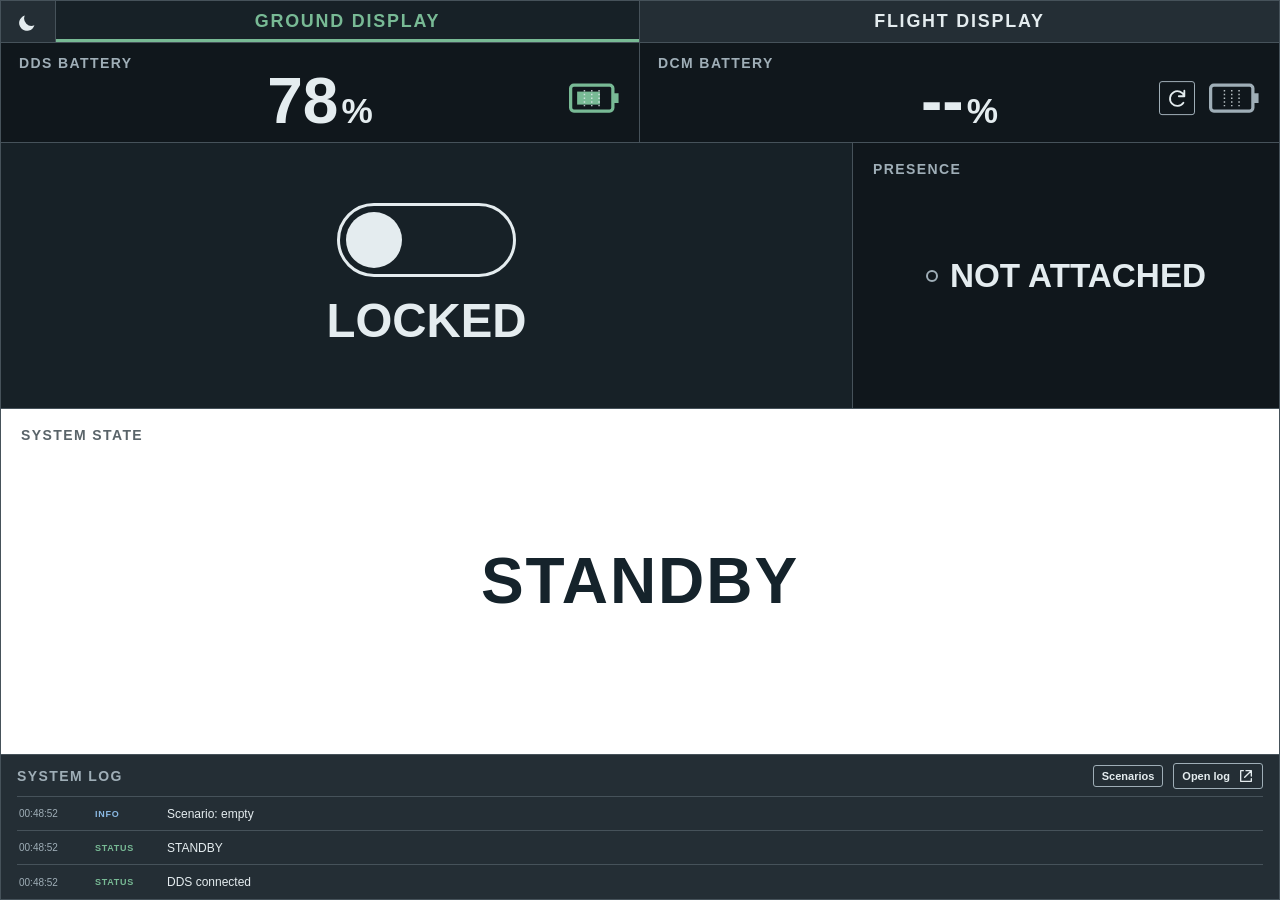
==== firmware/DDS/layout_preview/index.html @ fd04965f "updated the website, also has a preview of the website to be tested without the heltec (Remove later" ====
<!doctype html>
<html lang="en">
<head>
  <meta charset="utf-8">
  <meta name="viewport" content="width=device-width, initial-scale=1">
  <title>MAPDS Layout Preview</title>
  <link rel="stylesheet" href="styles.css">
  <script src="simulator.js" defer></script>
  <script src="preview.js" defer></script>
</head>
<body>
<svg class="sprite" aria-hidden="true">
  <symbol id="i-battery" viewBox="0 0 32 20"><rect x="1" y="2" width="26" height="16" rx="2" fill="none" stroke="currentColor" stroke-width="2"/><path d="M29 7v6" stroke="currentColor" stroke-width="3"/></symbol>
  <symbol id="i-refresh" viewBox="0 0 24 24"><path d="M20 10a8 8 0 1 0-1 7M20 4v6h-6" fill="none" stroke="currentColor" stroke-width="2" stroke-linecap="round" stroke-linejoin="round"/></symbol>
  <symbol id="i-open" viewBox="0 0 24 24"><path d="M8 4H4v16h16v-4M12 4h8v8M20 4 10 14" fill="none" stroke="currentColor" stroke-width="2" stroke-linecap="round" stroke-linejoin="round"/></symbol>
  <symbol id="i-close" viewBox="0 0 24 24"><path d="m6 6 12 12M18 6 6 18" fill="none" stroke="currentColor" stroke-width="2" stroke-linecap="round"/></symbol>
  <symbol id="i-eye" viewBox="0 0 24 24"><path d="M2.5 12s3.5-6 9.5-6 9.5 6 9.5 6-3.5 6-9.5 6-9.5-6-9.5-6Z" fill="none" stroke="currentColor" stroke-width="2"/><circle cx="12" cy="12" r="2.5"/></symbol>
  <symbol id="i-moon" viewBox="0 0 24 24"><path d="M19 15.5A8 8 0 0 1 8.5 5 8.5 8.5 0 1 0 19 15.5Z"/></symbol>
</svg>
<div class="cockpit">
  <header class="topbar">
    <button id="nvgButton" class="nvg-button" type="button" aria-pressed="false" aria-label="Toggle night vision" title="Night vision"><svg class="icon"><use id="visionIcon" href="#i-moon"/></svg></button>
    <nav class="tabs" role="tablist" aria-label="Display view">
      <button id="groundTab" role="tab" aria-selected="true" aria-controls="groundView" tabindex="0" type="button">Ground Display</button>
      <button id="flightTab" role="tab" aria-selected="false" aria-controls="flightView" tabindex="-1" type="button">Flight Display</button>
    </nav>
  </header>

  <section class="battery-row" aria-label="Battery indicators">
    <div class="battery-cell"><span class="eyebrow battery-title">DDS BATTERY</span><strong id="ddsBattery" class="battery-percent">--<span>%</span></strong><svg class="battery-graphic" aria-hidden="true" viewBox="0 0 32 20"><use href="#i-battery"/><rect id="ddsFill" x="5" y="6" width="0" height="8"/><path class="battery-dividers" d="M9.5 5v10M14 5v10M18.5 5v10"/></svg></div>
    <div class="battery-cell"><span class="eyebrow battery-title">DCM BATTERY</span><strong id="dcmBattery" class="battery-percent">--<span>%</span></strong><button id="refreshButton" class="framed-button refresh-button" type="button" aria-label="Refresh DCM battery" title="Refresh DCM battery"><svg class="icon"><use href="#i-refresh"/></svg></button><svg class="battery-graphic" aria-hidden="true" viewBox="0 0 32 20"><use href="#i-battery"/><rect id="dcmFill" x="5" y="6" width="0" height="8"/><path class="battery-dividers" d="M9.5 5v10M14 5v10M18.5 5v10"/></svg></div>
  </section>

  <main class="display-area">
    <section id="groundView" class="ground-grid" role="tabpanel" aria-labelledby="groundTab">
      <button id="lockSwitch" disabled class="cell control-cell ground-lock" type="button" role="switch" aria-checked="false" aria-label="Unlock DDS"><span class="toggle-track" aria-hidden="true"><span class="toggle-handle"></span></span><strong id="lockText" class="control-label">NOT AVAILABLE</strong></button>
      <div id="presenceCell" class="cell presence-cell" data-attached="false"><span class="eyebrow">PRESENCE</span><div class="presence-reading" aria-live="polite"><span id="attachmentDot" class="indicator-dot"></span><strong id="attachmentText">NOT AVAILABLE</strong></div></div>
      <div class="cell state-cell ground-state" data-state="OFFLINE"><span class="eyebrow">SYSTEM STATE</span><strong class="state-name" data-state-name>OFFLINE</strong><span class="arm-countdown" data-arm-countdown hidden></span></div>
    </section>

    <section id="flightView" class="flight-grid" role="tabpanel" aria-labelledby="flightTab" hidden>
      <button id="armSwitch" disabled class="cell control-cell flight-arm" type="button" role="switch" aria-checked="false" aria-label="ARM input"><span class="toggle-track" aria-hidden="true"><span class="toggle-handle"></span></span><strong id="armText" class="control-label">ARM</strong></button>
      <button id="deploySwitch" disabled class="cell control-cell flight-deploy" type="button" role="switch" aria-checked="false" aria-label="DEPLOY input"><span class="toggle-track" aria-hidden="true"><span class="toggle-handle"></span></span><strong id="deployText" class="control-label">DEPLOY</strong></button>
      <div class="cell state-cell flight-state" data-state="OFFLINE"><span class="eyebrow">SYSTEM STATE</span><strong class="state-name" data-state-name>OFFLINE</strong><span class="arm-countdown" data-arm-countdown hidden></span><div class="state-actions"><button id="endSleepButton" class="framed-button" type="button" disabled>END / SLEEP</button><button id="ackButton" class="framed-button" type="button" hidden>ACKNOWLEDGE FAILURE</button></div></div>
      <div class="cell gps-cell"><div class="cell-heading"><span class="eyebrow">GPS</span><button id="telemetryButton" class="framed-button" type="button">Telemetry<svg class="icon"><use href="#i-open"/></svg></button></div><div class="gps-grid"><div><span>Latitude</span><strong id="latitudeValue">NOT AVAILABLE</strong></div><div><span>Longitude</span><strong id="longitudeValue">NOT AVAILABLE</strong></div><div><span>Altitude</span><strong id="altitudeValue">NOT AVAILABLE</strong></div><div><span>Last GPS update</span><strong id="gpsAge" title="Age of the last received telemetry with valid GPS; the receiver fix timestamp is not in the packet.">NOT AVAILABLE</strong></div></div></div>
    </section>
  </main>

  <footer class="log-panel"><div class="log-heading"><span class="eyebrow">SYSTEM LOG</span><button id="scenarioButton" class="framed-button" type="button">Scenarios</button><button id="historyButton" class="framed-button" type="button">Open log<svg class="icon"><use href="#i-open"/></svg></button></div><div id="recentLog" class="recent-log" aria-live="polite" aria-relevant="additions"></div></footer>
</div>

<dialog id="historyDialog" class="history-dialog" aria-labelledby="historyTitle"><div class="dialog-heading"><h2 id="historyTitle">Session log</h2><button class="close-button" data-close="historyDialog" type="button" aria-label="Close session log"><svg class="icon"><use href="#i-close"/></svg></button></div><div class="history-layout"><div id="historyList" class="history-list"></div><article class="message-detail"><span id="detailLevel" class="eyebrow">MESSAGE DETAILS</span><h3 id="detailTitle">Select a message</h3><time id="detailTime"></time><p id="detailBody"></p></article></div></dialog>

<dialog id="telemetryDialog" class="telemetry-dialog" aria-labelledby="telemetryTitle"><div class="dialog-heading"><h2 id="telemetryTitle">Telemetry</h2><button class="close-button" data-close="telemetryDialog" type="button" aria-label="Close telemetry"><svg class="icon"><use href="#i-close"/></svg></button></div><div class="telemetry-body"><table><tbody><tr><th>DDS battery voltage</th><td id="ddsVoltage">NOT AVAILABLE</td></tr><tr><th>DCM battery voltage</th><td id="dcmVoltage">NOT AVAILABLE</td></tr><tr><th>Power system</th><td id="pmuValue">NOT AVAILABLE</td></tr><tr><th>GPS fix</th><td id="fixValue">NOT AVAILABLE</td></tr><tr><th>Motion sensor</th><td id="imuValue">NOT AVAILABLE</td></tr><tr><th>Compass</th><td id="magHealthValue">NOT AVAILABLE</td></tr><tr><th>Environmental sensor</th><td id="bmeValue">NOT AVAILABLE</td></tr><tr><th>Temperature</th><td id="temperatureValue">NOT AVAILABLE</td></tr><tr><th>Humidity</th><td id="humidityValue">NOT AVAILABLE</td></tr><tr><th>Pressure</th><td id="pressureValue">NOT AVAILABLE</td></tr><tr><th>Acceleration X / Y / Z</th><td id="accelValue">NOT AVAILABLE</td></tr><tr><th>Angular rate X / Y / Z</th><td id="gyroValue">NOT AVAILABLE</td></tr><tr><th>Magnetic field X / Y / Z</th><td id="magValue">NOT AVAILABLE</td></tr><tr><th>Signal strength</th><td id="rssiValue">NOT AVAILABLE</td></tr><tr><th>Signal-to-noise ratio</th><td id="snrValue">NOT AVAILABLE</td></tr><tr><th>Last packet received</th><td id="packetAgeValue">NOT AVAILABLE</td></tr><tr><th>Packet number</th><td id="packetNumberValue">NOT AVAILABLE</td></tr></tbody></table></div></dialog>
<dialog id="scenarioDialog" aria-labelledby="scenarioTitle"><div class="dialog-heading"><h2 id="scenarioTitle">Preview scenarios</h2><button class="close-button" type="button" data-close="scenarioDialog" aria-label="Close scenarios">Close</button></div><div class="scenario-body"><p>Local simulation only. No Heltec connection or hardware commands.</p><div class="scenario-buttons"><button type="button" class="framed-button" data-scenario="reset">Reset preview</button><button type="button" class="framed-button" data-scenario="empty">Standby / empty</button><button type="button" class="framed-button" data-scenario="loading">Loading / unattached</button><button type="button" class="framed-button" data-scenario="attached">Loading / attached</button><button type="button" class="framed-button" data-scenario="loaded">Standby / attached</button><button type="button" class="framed-button" data-scenario="arming">Arming / 15 s wait</button><button type="button" class="framed-button" data-scenario="ready">Armed / ready</button><button type="button" class="framed-button" data-scenario="deploying">Deploying</button><button type="button" class="framed-button" data-scenario="deployError">Deploy error / recovery</button><button type="button" class="framed-button" data-scenario="recovered">Recovery succeeded</button><button type="button" class="framed-button" data-scenario="deployFailure">Deploy failure</button><button type="button" class="framed-button" data-scenario="deployed">Deployed</button><button type="button" class="framed-button" data-scenario="softwareError">Software error</button><button type="button" class="framed-button" data-scenario="missing">No DCM packets</button><button type="button" class="framed-button" data-scenario="stale">DCM updates stopped</button><button type="button" class="framed-button" data-scenario="gpsMissing">No GPS fix</button><button type="button" class="framed-button" data-scenario="lowBattery">Low batteries</button><button type="button" class="framed-button" data-scenario="batteryOnly">Battery-only reply</button><button type="button" class="framed-button" data-scenario="offline">DDS disconnected</button></div><h3>Simulation controls</h3><div class="scenario-buttons"><button type="button" class="framed-button" id="presenceTest">Toggle attachment</button><button type="button" class="framed-button" id="releaseTest">Release drone</button><button type="button" class="framed-button" id="jamTest">Deployment: normal</button><button type="button" class="framed-button" id="pauseTest">Pause simulation</button></div><p id="scenarioDescription" aria-live="polite">Standby with no drone attached.</p></div></dialog>
</body>
</html>
---- firmware/DDS/layout_preview/styles.css ----
:root {
  color-scheme: dark;
  --bg: #10171c; --surface: #172127; --bar: #242e35; --border: #46525a;
  --text: #e4ecef; --muted: #9faeb7; --green: #78ba95; --amber: #d8b66b; --red: #e2948e; --blue: #8ab8e3;
}
* { box-sizing: border-box; }
html, body { margin: 0; width: 100%; height: 100%; background: var(--bg); color: var(--text); font-family: Arial, Helvetica, sans-serif; }
button, select, table { font: inherit; }
button { color: inherit; cursor: pointer; }
button:focus-visible { outline: 3px solid var(--blue); outline-offset: -5px; }
button:disabled { cursor: default; opacity: .55; }
[hidden] { display: none !important; }
.sprite { position: absolute; width: 0; height: 0; overflow: hidden; }
.icon { width: 22px; height: 22px; fill: currentColor; flex-shrink: 0; }
.cockpit { height: 100vh; height: 100dvh; min-height: 440px; display: grid; grid-template-rows: 42px 100px minmax(0,1fr) 144px; border: 1px solid var(--border); }
.topbar { display: grid; --nvg-width: 55px; grid-template-columns: var(--nvg-width) minmax(0,1fr); background: var(--bar); border-bottom: 1px solid var(--border); }
.topbar button { border: 0; border-right: 1px solid var(--border); border-radius: 0; background: transparent; }
.nvg-button { display: flex; align-items: center; justify-content: center; }
.nvg-button[aria-pressed=true] { color: var(--green); }
.tabs { display: grid; grid-template-columns: minmax(0,calc(50% - var(--nvg-width) / 2)) minmax(0,1fr); min-width: 0; }
.tabs button { text-transform: uppercase; font-size: clamp(12px,1.4vw,18px); font-weight: 750; letter-spacing: .1em; }
.tabs button:last-child { border-right: 0; }
.tabs button[aria-selected=true] { background: var(--surface); box-shadow: inset 0 -3px var(--green); color: var(--green); }
.eyebrow { font-size: clamp(10px,1.15vw,14px); font-weight: 750; letter-spacing: .1em; color: var(--muted); text-transform: uppercase; }
.battery-row { display: grid; grid-template-columns: 1fr 1fr; border-bottom: 1px solid var(--border); }
.battery-cell { position: relative; display: flex; align-items: center; justify-content: center; padding: 16px 12px 0; border-right: 1px solid var(--border); min-width: 0; }
.battery-cell:last-child { border-right: 0; }
.battery-title { position: absolute; left: 18px; top: 12px; }
.battery-percent { font-size: clamp(38px,5vw,64px); font-weight: 700; line-height: 1; font-variant-numeric: tabular-nums; }
.battery-percent > span { font-size: .55em; margin-left: 3px; }
.battery-graphic { position: absolute; right: 18px; top: 50%; width: 52px; height: 34px; transform: translateY(-35%); color: var(--green); fill: currentColor; }
.framed-button { display: inline-flex; align-items: center; justify-content: center; gap: 8px; padding: 6px 10px; border: 1px solid var(--muted); border-radius: 3px; background: transparent; font-size: 12px; font-weight: 600; }
.framed-button .icon { width: 16px; height: 16px; }
.framed-button:hover:not(:disabled), .close-button:hover { background: var(--bar); }
.refresh-button { position: absolute; right: 84px; top: 50%; transform: translateY(-35%); width: 36px; height: 34px; padding: 6px; }
.refresh-button .icon { width: 22px; height: 22px; }
.refresh-button[data-busy=true] .icon { animation: spin .8s linear infinite; }
@keyframes spin { to { transform: rotate(360deg); } }
.display-area { min-height: 0; }
.ground-grid, .flight-grid { height: 100%; display: grid; min-height: 0; }
.ground-grid { grid-template-columns: 2fr 1fr; grid-template-rows: 1fr 1.3fr; }
.flight-grid { grid-template-columns: 1fr 1fr; grid-template-rows: 1fr 1.3fr; }
.cell { position: relative; padding: clamp(12px,2vw,28px); border: 0; border-right: 1px solid var(--border); border-bottom: 1px solid var(--border); min-width: 0; min-height: 0; overflow: auto; }
.ground-state { grid-column: 1/-1; }
.presence-cell, .flight-deploy, .gps-cell, .ground-state { border-right: 0; }
.control-cell { width: 100%; display: flex; flex-direction: column; align-items: center; justify-content: center; gap: clamp(12px,2vh,24px); background: var(--surface); color: var(--text); transition: background-color .15s; }
.control-cell:hover { outline: 2px solid var(--muted); outline-offset: -4px; }
.control-cell[aria-checked=true] { background: #cfe4ff; color: #15232b; }
.flight-arm[aria-checked=true] { background: #fff7a1; }
.flight-deploy[aria-checked=true] { background: #fe7070; }
.toggle-track { display: block; width: clamp(110px,14vw,180px); height: clamp(48px,6vw,74px); padding: 6px; border: 3px solid currentColor; border-radius: 50px; }
.toggle-handle { display: block; height: 100%; aspect-ratio: 1; border-radius: 50%; background: currentColor; }
.control-cell[aria-checked=true] .toggle-handle { margin-left: auto; }
.control-label { font-size: clamp(23px,3.7vw,48px); font-weight: 650; line-height: 1.1; }
.presence-cell { display: flex; flex-direction: column; justify-content: center; gap: 18px; transition: background-color .2s; }
.presence-cell .eyebrow { position: absolute; top: 18px; left: 20px; }
.presence-reading { display: flex; align-items: center; justify-content: center; gap: 12px; }
.presence-reading strong { font-size: clamp(17px,2.6vw,34px); font-weight: 650; }
.indicator-dot { width: 12px; height: 12px; border: 2px solid var(--muted); border-radius: 50%; flex-shrink: 0; }
.presence-cell[data-attached=true] { background: #237348; color: #fff; animation: presence-confirm .35s ease-out; }
.presence-cell[data-attached=true] .eyebrow { color: #d3eadc; }
.presence-cell[data-attached=true] .indicator-dot { background: currentColor; border-color: currentColor; }
@keyframes presence-confirm { from { filter: brightness(1.2); } to { filter: brightness(1); } }
.state-cell { display: flex; align-items: center; justify-content: center; flex-direction: column; background: var(--state-bg,#fff); color: var(--state-ink,#15232b); }
.state-cell .eyebrow { position: absolute; top: 18px; left: 20px; color: inherit; opacity: .7; }
.state-name { font-size: clamp(30px,5vw,70px); font-weight: 650; letter-spacing: .03em; line-height: 1.1; text-align: center; overflow-wrap: anywhere; }
.flight-state .state-name { font-size: clamp(24px,3.7vw,50px); }
.gps-cell { display: flex; flex-direction: column; }
.cell-heading { display: flex; align-items: center; justify-content: space-between; gap: 10px; }
.gps-grid { display: grid; grid-template-columns: 1fr 1fr; flex: 1; margin-top: 10px; }
.gps-grid > div { display: flex; flex-direction: column; justify-content: center; gap: 8px; padding: 5px 10px 5px 0; }
.gps-grid > div > span { font-size: 12px; color: var(--muted); }
.gps-grid strong { font-size: clamp(15px,2vw,26px); font-weight: 550; font-variant-numeric: tabular-nums; white-space: nowrap; }
.gps-grid small { font-size: .65em; color: var(--muted); }
.log-panel { background: var(--bar); padding: 0 16px; min-height: 0; display: grid; grid-template-rows: 42px 1fr; }
.log-heading { display: flex; align-items: center; justify-content: space-between; border-bottom: 1px solid var(--border); }
.log-heading .framed-button { padding: 4px 8px; font-size: 11px; }
.recent-log { display: grid; grid-template-rows: repeat(3,1fr); min-height: 0; }
.log-entry { display: grid; grid-template-columns: 66px 62px minmax(0,1fr); gap: 10px; align-items: center; background: transparent; border: 0; border-bottom: 1px solid var(--border); padding: 0 2px; text-align: left; font-size: 12px; min-width: 0; }
.log-entry:last-child { border-bottom: 0; }
.log-entry time { color: var(--muted); font-variant-numeric: tabular-nums; font-size: 10px; }
.log-entry .message { white-space: nowrap; overflow: hidden; text-overflow: ellipsis; }
.log-level { font-size: 9px; font-weight: 800; letter-spacing: .08em; color: var(--blue); }
.log-entry[data-level=success] .log-level { color: var(--green); }
.log-entry[data-level=warning] .log-level { color: var(--amber); }
.log-entry[data-level=fault] .log-level { color: var(--red); }
dialog { background: var(--surface); color: var(--text); border: 1px solid var(--border); border-radius: 0; padding: 0; width: min(94vw,950px); max-height: 86vh; }
dialog::backdrop { background: #000a; }
.dialog-heading { display: flex; align-items: center; justify-content: space-between; gap: 15px; padding: 14px 20px; background: var(--bar); border-bottom: 1px solid var(--border); }
.dialog-heading h2 { margin: 0; font-size: 20px; font-weight: 650; }
.close-button { display: flex; align-items: center; justify-content: center; background: transparent; border: 0; padding: 5px; }
.history-layout { display: grid; grid-template-columns: 1.1fr 1fr; height: min(55vh,480px); }
.history-list { overflow-y: auto; border-right: 1px solid var(--border); }
.history-list .log-entry { min-height: 48px; padding: 8px 12px; width: 100%; grid-template-columns: 55px 50px minmax(0,1fr); gap: 7px; }
.history-list .log-entry[aria-pressed=true] { background: var(--bar); box-shadow: inset 3px 0 var(--blue); }
.message-detail { padding: 22px; overflow-y: auto; }
.message-detail h3 { font-size: 20px; margin: 12px 0; }
.message-detail time { font-size: 11px; color: var(--muted); }
.message-detail p { font-size: 14px; line-height: 1.65; color: var(--muted); white-space: pre-wrap; }
.telemetry-body { padding: 10px 20px 20px; max-height: 65vh; overflow-y: auto; }
table { width: 100%; border-collapse: collapse; font-size: 13px; }
th, td { padding: 10px 4px; border-bottom: 1px solid var(--border); }
th { text-align: left; font-weight: 500; color: var(--muted); }
td { text-align: right; font-variant-numeric: tabular-nums; }
.good { color: var(--green); }
html[data-vision=nvg] { --bg:#050a08; --surface:#080f0c; --bar:#0b1410; --border:#263b31; --text:#9ec4b0; --muted:#88a695; --green:#70ac85; --amber:#c4a36b; --red:#c77f78; --blue:#9ec4b0; }
html[data-vision=nvg] .state-cell { background: var(--night-bg,var(--surface)); color: var(--night-ink,var(--text)); }
html[data-vision=nvg] .control-cell[aria-checked=true] { background: #14271d; color: var(--text); }
html[data-vision=nvg] .flight-arm[aria-checked=true] { background: #292719; color: var(--amber); }
html[data-vision=nvg] .flight-deploy[aria-checked=true] { background: #2a1815; color: var(--red); }
html[data-vision=nvg] .presence-cell[data-attached=true] { background: #10251b; color: var(--green); }
html[data-vision=nvg] .presence-cell[data-attached=true] .eyebrow { color: var(--green); }
@media(max-width:650px) {
  .cockpit { grid-template-rows:38px 88px minmax(0,1fr) 132px; }
  .topbar { --nvg-width:43px; }
  .battery-title { left:10px; top:10px; }
  .battery-percent { font-size:40px; }
  .battery-graphic { width:30px; height:22px; right:10px; }
  .refresh-button { right:45px; width:28px; height:28px; padding:4px; }
  .refresh-button .icon { width:18px; height:18px; }
  .battery-cell { padding-top:17px; }
  .cell { padding:12px; }
  .ground-grid { grid-template-columns:2fr 1fr; }
  .toggle-track { width:100px; height:46px; padding:5px; border-width:2px; }
  .control-label { font-size:24px; }
  .presence-cell .eyebrow, .state-cell .eyebrow { left:12px; top:12px; }
  .presence-reading { gap:6px; flex-direction:column; }
  .presence-reading strong { font-size:15px; text-align:center; }
  .state-name { font-size:34px; }
  .flight-state .state-name { font-size:24px; }
  .gps-grid strong { font-size:13px; }
  .gps-grid > div { padding-right:4px; }
  .gps-grid > div > span { font-size:10px; }
  .framed-button { font-size:10px; padding:4px 6px; gap:5px; }
  .log-panel { padding:0 10px; }
  .log-entry { gap:6px; grid-template-columns:55px 52px minmax(0,1fr); font-size:11px; }
  .history-layout { grid-template-columns:1fr; height:66vh; grid-template-rows:1fr 1fr; }
  .history-list { border-right:0; border-bottom:1px solid var(--border); }
  .message-detail { padding:14px; }
}
@media(prefers-reduced-motion:reduce) { * { transition:none!important; animation:none!important; } }

/* Quarter-charge markers remain visible across filled and empty battery areas. */
.battery-dividers { fill:none; stroke:var(--text); stroke-width:.9; stroke-dasharray:1 1.3; opacity:.8; }

/* Live status only: unknown and disconnected readings never retain a demo value. */
.battery-graphic[data-level="unknown"] { color: var(--muted); }
.battery-graphic[data-level="warning"] { color: var(--amber); }
.battery-graphic[data-level="fault"] { color: var(--red); }
.control-cell:disabled { opacity: .65; }
.state-actions { position:absolute; right:12px; bottom:12px; display:flex; gap:6px; flex-wrap:wrap; justify-content:flex-end; max-width:calc(100% - 24px); }
.state-actions .framed-button { color:inherit; border-color:currentColor; font-size:10px; }
.gps-grid strong { font-size:clamp(12px,1.8vw,25px); }
.telemetry-body td[data-level="fault"] { color:var(--red); }
.telemetry-body td[data-level="good"] { color:var(--green); }
@media(max-width:650px) { .gps-grid strong { font-size:12px; } }

/* Preview controls only. */
.log-heading { gap:10px; }
.log-heading > .eyebrow { margin-right:auto; }
.scenario-body { padding:16px 20px; }
.scenario-body p { color:var(--muted); line-height:1.5; }
.scenario-buttons { display:flex; flex-wrap:wrap; gap:8px; }
.scenario-buttons button { min-height:38px; }
.scenario-buttons button[aria-pressed=true] { border-color:var(--green); color:var(--green); }

.arm-countdown { margin-top:12px; font-size:clamp(12px,1.5vw,20px); text-align:center; line-height:1.4; }
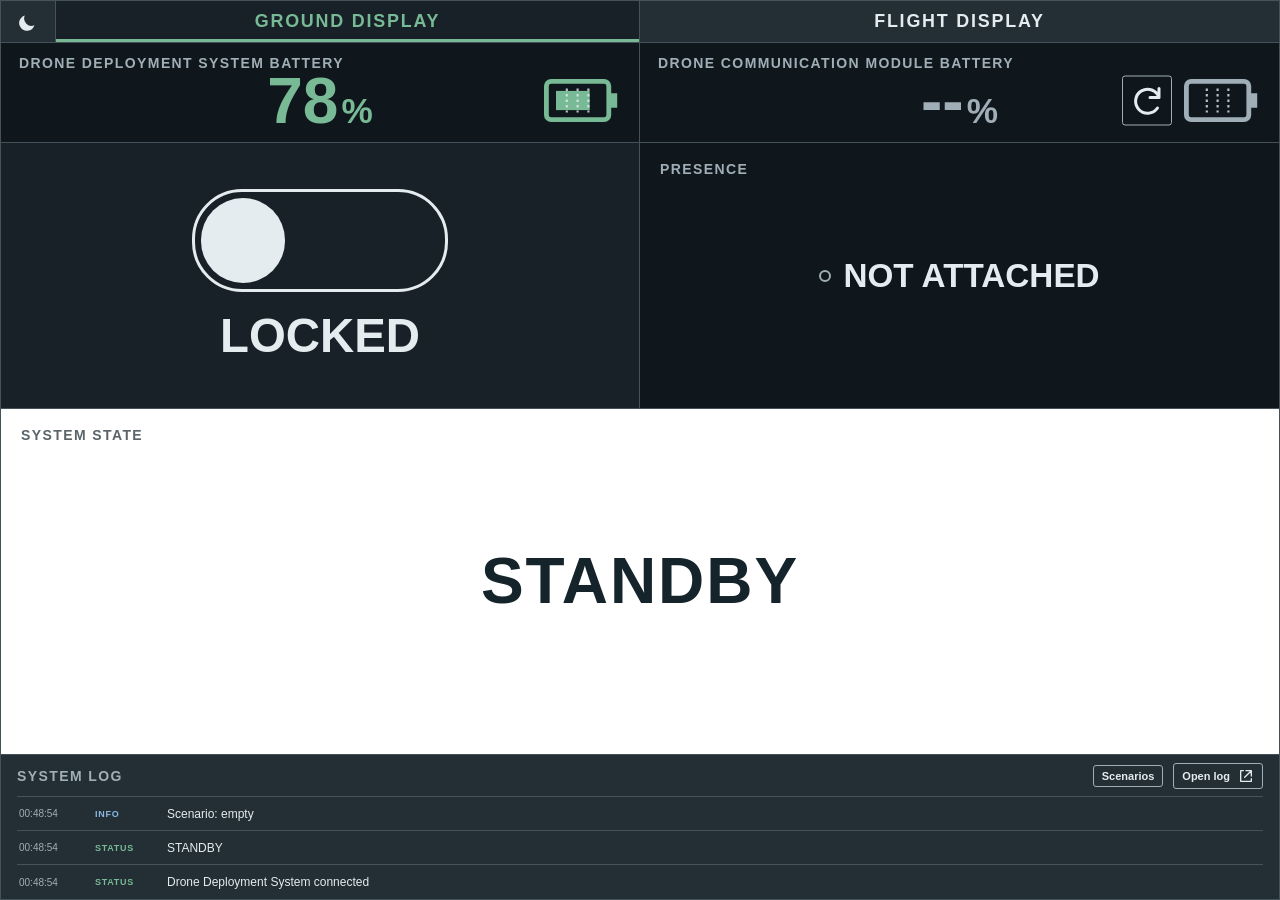
==== commit 7e924f77: "Changes in the Website UI, Preview is still there, remove before CDR!!! Changed the calculations for" ====
--- a/firmware/DDS/layout_preview/index.html
+++ b/firmware/DDS/layout_preview/index.html
@@ -27,20 +27,20 @@
   </header>
 
   <section class="battery-row" aria-label="Battery indicators">
-    <div class="battery-cell"><span class="eyebrow battery-title">DDS BATTERY</span><strong id="ddsBattery" class="battery-percent">--<span>%</span></strong><svg class="battery-graphic" aria-hidden="true" viewBox="0 0 32 20"><use href="#i-battery"/><rect id="ddsFill" x="5" y="6" width="0" height="8"/><path class="battery-dividers" d="M9.5 5v10M14 5v10M18.5 5v10"/></svg></div>
-    <div class="battery-cell"><span class="eyebrow battery-title">DCM BATTERY</span><strong id="dcmBattery" class="battery-percent">--<span>%</span></strong><button id="refreshButton" class="framed-button refresh-button" type="button" aria-label="Refresh DCM battery" title="Refresh DCM battery"><svg class="icon"><use href="#i-refresh"/></svg></button><svg class="battery-graphic" aria-hidden="true" viewBox="0 0 32 20"><use href="#i-battery"/><rect id="dcmFill" x="5" y="6" width="0" height="8"/><path class="battery-dividers" d="M9.5 5v10M14 5v10M18.5 5v10"/></svg></div>
+    <div class="battery-cell"><span class="eyebrow battery-title">Drone Deployment System BATTERY</span><strong id="ddsBattery" class="battery-percent">--<span>%</span></strong><svg class="battery-graphic" aria-hidden="true" viewBox="0 0 32 20"><use href="#i-battery"/><rect id="ddsFill" x="5" y="6" width="0" height="8"/><path class="battery-dividers" d="M9.5 5v10M14 5v10M18.5 5v10"/></svg></div>
+    <div class="battery-cell"><span class="eyebrow battery-title">Drone Communication Module BATTERY</span><strong id="dcmBattery" class="battery-percent">--<span>%</span></strong><button id="refreshButton" class="framed-button refresh-button" type="button" aria-label="Refresh Drone Communication Module battery" title="Refresh Drone Communication Module battery"><svg class="icon"><use href="#i-refresh"/></svg></button><svg class="battery-graphic" aria-hidden="true" viewBox="0 0 32 20"><use href="#i-battery"/><rect id="dcmFill" x="5" y="6" width="0" height="8"/><path class="battery-dividers" d="M9.5 5v10M14 5v10M18.5 5v10"/></svg></div>
   </section>
 
   <main class="display-area">
     <section id="groundView" class="ground-grid" role="tabpanel" aria-labelledby="groundTab">
-      <button id="lockSwitch" disabled class="cell control-cell ground-lock" type="button" role="switch" aria-checked="false" aria-label="Unlock DDS"><span class="toggle-track" aria-hidden="true"><span class="toggle-handle"></span></span><strong id="lockText" class="control-label">NOT AVAILABLE</strong></button>
+      <button id="lockSwitch" disabled class="cell control-cell ground-lock" type="button" role="switch" aria-checked="false" aria-label="Unlock Drone Deployment System"><span class="toggle-track" aria-hidden="true"><span class="toggle-handle"></span></span><strong id="lockText" class="control-label">NOT AVAILABLE</strong></button>
       <div id="presenceCell" class="cell presence-cell" data-attached="false"><span class="eyebrow">PRESENCE</span><div class="presence-reading" aria-live="polite"><span id="attachmentDot" class="indicator-dot"></span><strong id="attachmentText">NOT AVAILABLE</strong></div></div>
       <div class="cell state-cell ground-state" data-state="OFFLINE"><span class="eyebrow">SYSTEM STATE</span><strong class="state-name" data-state-name>OFFLINE</strong><span class="arm-countdown" data-arm-countdown hidden></span></div>
     </section>
 
     <section id="flightView" class="flight-grid" role="tabpanel" aria-labelledby="flightTab" hidden>
-      <button id="armSwitch" disabled class="cell control-cell flight-arm" type="button" role="switch" aria-checked="false" aria-label="ARM input"><span class="toggle-track" aria-hidden="true"><span class="toggle-handle"></span></span><strong id="armText" class="control-label">ARM</strong></button>
-      <button id="deploySwitch" disabled class="cell control-cell flight-deploy" type="button" role="switch" aria-checked="false" aria-label="DEPLOY input"><span class="toggle-track" aria-hidden="true"><span class="toggle-handle"></span></span><strong id="deployText" class="control-label">DEPLOY</strong></button>
+      <button id="armSwitch" disabled class="cell control-cell flight-arm" type="button" role="switch" aria-checked="false" aria-label="Arm/Disarm System"><span class="toggle-track" aria-hidden="true"><span class="toggle-handle"></span></span><strong id="armText" class="control-label">Arm/Disarm System</strong></button>
+      <button id="deploySwitch" disabled class="cell control-cell flight-deploy deploy-button" type="button" aria-label="Deploy drone" aria-haspopup="dialog" aria-controls="deployConfirmDialog"><svg class="deploy-icon" viewBox="0 0 24 24" aria-hidden="true"><path d="M12 3v12m-5-5 5 5 5-5M4 17v4h16v-4" fill="none" stroke="currentColor" stroke-width="2" stroke-linecap="round" stroke-linejoin="round"/></svg><strong id="deployText" class="control-label">DEPLOY</strong></button>
       <div class="cell state-cell flight-state" data-state="OFFLINE"><span class="eyebrow">SYSTEM STATE</span><strong class="state-name" data-state-name>OFFLINE</strong><span class="arm-countdown" data-arm-countdown hidden></span><div class="state-actions"><button id="endSleepButton" class="framed-button" type="button" disabled>END / SLEEP</button><button id="ackButton" class="framed-button" type="button" hidden>ACKNOWLEDGE FAILURE</button></div></div>
       <div class="cell gps-cell"><div class="cell-heading"><span class="eyebrow">GPS</span><button id="telemetryButton" class="framed-button" type="button">Telemetry<svg class="icon"><use href="#i-open"/></svg></button></div><div class="gps-grid"><div><span>Latitude</span><strong id="latitudeValue">NOT AVAILABLE</strong></div><div><span>Longitude</span><strong id="longitudeValue">NOT AVAILABLE</strong></div><div><span>Altitude</span><strong id="altitudeValue">NOT AVAILABLE</strong></div><div><span>Last GPS update</span><strong id="gpsAge" title="Age of the last received telemetry with valid GPS; the receiver fix timestamp is not in the packet.">NOT AVAILABLE</strong></div></div></div>
     </section>
@@ -51,7 +51,8 @@
 
 <dialog id="historyDialog" class="history-dialog" aria-labelledby="historyTitle"><div class="dialog-heading"><h2 id="historyTitle">Session log</h2><button class="close-button" data-close="historyDialog" type="button" aria-label="Close session log"><svg class="icon"><use href="#i-close"/></svg></button></div><div class="history-layout"><div id="historyList" class="history-list"></div><article class="message-detail"><span id="detailLevel" class="eyebrow">MESSAGE DETAILS</span><h3 id="detailTitle">Select a message</h3><time id="detailTime"></time><p id="detailBody"></p></article></div></dialog>
 
-<dialog id="telemetryDialog" class="telemetry-dialog" aria-labelledby="telemetryTitle"><div class="dialog-heading"><h2 id="telemetryTitle">Telemetry</h2><button class="close-button" data-close="telemetryDialog" type="button" aria-label="Close telemetry"><svg class="icon"><use href="#i-close"/></svg></button></div><div class="telemetry-body"><table><tbody><tr><th>DDS battery voltage</th><td id="ddsVoltage">NOT AVAILABLE</td></tr><tr><th>DCM battery voltage</th><td id="dcmVoltage">NOT AVAILABLE</td></tr><tr><th>Power system</th><td id="pmuValue">NOT AVAILABLE</td></tr><tr><th>GPS fix</th><td id="fixValue">NOT AVAILABLE</td></tr><tr><th>Motion sensor</th><td id="imuValue">NOT AVAILABLE</td></tr><tr><th>Compass</th><td id="magHealthValue">NOT AVAILABLE</td></tr><tr><th>Environmental sensor</th><td id="bmeValue">NOT AVAILABLE</td></tr><tr><th>Temperature</th><td id="temperatureValue">NOT AVAILABLE</td></tr><tr><th>Humidity</th><td id="humidityValue">NOT AVAILABLE</td></tr><tr><th>Pressure</th><td id="pressureValue">NOT AVAILABLE</td></tr><tr><th>Acceleration X / Y / Z</th><td id="accelValue">NOT AVAILABLE</td></tr><tr><th>Angular rate X / Y / Z</th><td id="gyroValue">NOT AVAILABLE</td></tr><tr><th>Magnetic field X / Y / Z</th><td id="magValue">NOT AVAILABLE</td></tr><tr><th>Signal strength</th><td id="rssiValue">NOT AVAILABLE</td></tr><tr><th>Signal-to-noise ratio</th><td id="snrValue">NOT AVAILABLE</td></tr><tr><th>Last packet received</th><td id="packetAgeValue">NOT AVAILABLE</td></tr><tr><th>Packet number</th><td id="packetNumberValue">NOT AVAILABLE</td></tr></tbody></table></div></dialog>
-<dialog id="scenarioDialog" aria-labelledby="scenarioTitle"><div class="dialog-heading"><h2 id="scenarioTitle">Preview scenarios</h2><button class="close-button" type="button" data-close="scenarioDialog" aria-label="Close scenarios">Close</button></div><div class="scenario-body"><p>Local simulation only. No Heltec connection or hardware commands.</p><div class="scenario-buttons"><button type="button" class="framed-button" data-scenario="reset">Reset preview</button><button type="button" class="framed-button" data-scenario="empty">Standby / empty</button><button type="button" class="framed-button" data-scenario="loading">Loading / unattached</button><button type="button" class="framed-button" data-scenario="attached">Loading / attached</button><button type="button" class="framed-button" data-scenario="loaded">Standby / attached</button><button type="button" class="framed-button" data-scenario="arming">Arming / 15 s wait</button><button type="button" class="framed-button" data-scenario="ready">Armed / ready</button><button type="button" class="framed-button" data-scenario="deploying">Deploying</button><button type="button" class="framed-button" data-scenario="deployError">Deploy error / recovery</button><button type="button" class="framed-button" data-scenario="recovered">Recovery succeeded</button><button type="button" class="framed-button" data-scenario="deployFailure">Deploy failure</button><button type="button" class="framed-button" data-scenario="deployed">Deployed</button><button type="button" class="framed-button" data-scenario="softwareError">Software error</button><button type="button" class="framed-button" data-scenario="missing">No DCM packets</button><button type="button" class="framed-button" data-scenario="stale">DCM updates stopped</button><button type="button" class="framed-button" data-scenario="gpsMissing">No GPS fix</button><button type="button" class="framed-button" data-scenario="lowBattery">Low batteries</button><button type="button" class="framed-button" data-scenario="batteryOnly">Battery-only reply</button><button type="button" class="framed-button" data-scenario="offline">DDS disconnected</button></div><h3>Simulation controls</h3><div class="scenario-buttons"><button type="button" class="framed-button" id="presenceTest">Toggle attachment</button><button type="button" class="framed-button" id="releaseTest">Release drone</button><button type="button" class="framed-button" id="jamTest">Deployment: normal</button><button type="button" class="framed-button" id="pauseTest">Pause simulation</button></div><p id="scenarioDescription" aria-live="polite">Standby with no drone attached.</p></div></dialog>
+<dialog id="telemetryDialog" class="telemetry-dialog" aria-labelledby="telemetryTitle"><div class="dialog-heading"><h2 id="telemetryTitle">Telemetry</h2><button class="close-button" data-close="telemetryDialog" type="button" aria-label="Close telemetry"><svg class="icon"><use href="#i-close"/></svg></button></div><div class="telemetry-body"><table><tbody><tr><th>Drone Deployment System battery voltage</th><td id="ddsVoltage">NOT AVAILABLE</td></tr><tr><th>Drone Communication Module battery voltage</th><td id="dcmVoltage">NOT AVAILABLE</td></tr><tr><th>Power system</th><td id="pmuValue">NOT AVAILABLE</td></tr><tr><th>GPS fix</th><td id="fixValue">NOT AVAILABLE</td></tr><tr><th>Motion sensor</th><td id="imuValue">NOT AVAILABLE</td></tr><tr><th>Compass</th><td id="magHealthValue">NOT AVAILABLE</td></tr><tr><th>Environmental sensor</th><td id="bmeValue">NOT AVAILABLE</td></tr><tr><th>Temperature</th><td id="temperatureValue">NOT AVAILABLE</td></tr><tr><th>Humidity</th><td id="humidityValue">NOT AVAILABLE</td></tr><tr><th>Pressure</th><td id="pressureValue">NOT AVAILABLE</td></tr><tr><th>Acceleration X / Y / Z</th><td id="accelValue">NOT AVAILABLE</td></tr><tr><th>Angular rate X / Y / Z</th><td id="gyroValue">NOT AVAILABLE</td></tr><tr><th>Magnetic field X / Y / Z</th><td id="magValue">NOT AVAILABLE</td></tr><tr><th>Signal strength</th><td id="rssiValue">NOT AVAILABLE</td></tr><tr><th>Signal-to-noise ratio</th><td id="snrValue">NOT AVAILABLE</td></tr><tr><th>Last packet received</th><td id="packetAgeValue">NOT AVAILABLE</td></tr><tr><th>Packet number</th><td id="packetNumberValue">NOT AVAILABLE</td></tr></tbody></table></div></dialog>
+<dialog id="scenarioDialog" aria-labelledby="scenarioTitle"><div class="dialog-heading"><h2 id="scenarioTitle">Preview scenarios</h2><button class="close-button" type="button" data-close="scenarioDialog" aria-label="Close scenarios">Close</button></div><div class="scenario-body"><p>Local simulation only. No Heltec connection or hardware commands.</p><div class="scenario-buttons"><button type="button" class="framed-button" data-scenario="reset">Reset preview</button><button type="button" class="framed-button" data-scenario="empty">Standby / empty</button><button type="button" class="framed-button" data-scenario="loading">Loading / unattached</button><button type="button" class="framed-button" data-scenario="attached">Loading / attached</button><button type="button" class="framed-button" data-scenario="loaded">Standby / attached</button><button type="button" class="framed-button" data-scenario="arming">Arming / 15 s wait</button><button type="button" class="framed-button" data-scenario="ready">Armed / ready</button><button type="button" class="framed-button" data-scenario="deploying">Deploying</button><button type="button" class="framed-button" data-scenario="deployError">Deploy error / recovery</button><button type="button" class="framed-button" data-scenario="recovered">Recovery succeeded</button><button type="button" class="framed-button" data-scenario="deployFailure">Deploy failure</button><button type="button" class="framed-button" data-scenario="deployed">Deployed</button><button type="button" class="framed-button" data-scenario="softwareError">Software error</button><button type="button" class="framed-button" data-scenario="missing">No Drone Communication Module packets</button><button type="button" class="framed-button" data-scenario="stale">Drone Communication Module updates stopped</button><button type="button" class="framed-button" data-scenario="gpsMissing">No GPS fix</button><button type="button" class="framed-button" data-scenario="lowBattery">Low batteries</button><button type="button" class="framed-button" data-scenario="batteryOnly">Battery-only reply</button><button type="button" class="framed-button" data-scenario="offline">Drone Deployment System disconnected</button></div><h3>Simulation controls</h3><div class="scenario-buttons"><button type="button" class="framed-button" id="presenceTest">Toggle attachment</button><button type="button" class="framed-button" id="releaseTest">Release drone</button><button type="button" class="framed-button" id="jamTest">Deployment: normal</button><button type="button" class="framed-button" id="pauseTest">Pause simulation</button></div><p id="scenarioDescription" aria-live="polite">Standby with no drone attached.</p></div></dialog>
+<dialog id="deployConfirmDialog" aria-labelledby="deployConfirmTitle"><div class="dialog-heading"><h2 id="deployConfirmTitle">Confirm deployment</h2></div><div class="deploy-confirm-body"><p>Are you sure you want to deploy the drone?</p><div class="deploy-confirm-actions"><button id="cancelDeployButton" class="framed-button" type="button" autofocus>Cancel</button><button id="confirmDeployButton" class="framed-button confirm-deploy" type="button">Yes, deploy</button></div></div></dialog>
 </body>
 </html>
--- a/firmware/DDS/layout_preview/styles.css
+++ b/firmware/DDS/layout_preview/styles.css
@@ -28,17 +28,17 @@
 .battery-title { position: absolute; left: 18px; top: 12px; }
 .battery-percent { font-size: clamp(38px,5vw,64px); font-weight: 700; line-height: 1; font-variant-numeric: tabular-nums; }
 .battery-percent > span { font-size: .55em; margin-left: 3px; }
-.battery-graphic { position: absolute; right: 18px; top: 50%; width: 52px; height: 34px; transform: translateY(-35%); color: var(--green); fill: currentColor; }
+.battery-graphic { position: absolute; right: 18px; top: 50%; width: clamp(42px,6vw,80px); height: clamp(28px,4vw,50px); transform: translateY(-35%); color: var(--green); fill: currentColor; }
 .framed-button { display: inline-flex; align-items: center; justify-content: center; gap: 8px; padding: 6px 10px; border: 1px solid var(--muted); border-radius: 3px; background: transparent; font-size: 12px; font-weight: 600; }
 .framed-button .icon { width: 16px; height: 16px; }
 .framed-button:hover:not(:disabled), .close-button:hover { background: var(--bar); }
-.refresh-button { position: absolute; right: 84px; top: 50%; transform: translateY(-35%); width: 36px; height: 34px; padding: 6px; }
-.refresh-button .icon { width: 22px; height: 22px; }
+.refresh-button { position: absolute; right: calc(30px + clamp(42px,6vw,80px)); top: 50%; transform: translateY(-35%); width: clamp(34px,4vw,50px); height: clamp(34px,4vw,50px); padding: 6px; }
+.refresh-button .icon { width: 100%; height: 100%; }
 .refresh-button[data-busy=true] .icon { animation: spin .8s linear infinite; }
 @keyframes spin { to { transform: rotate(360deg); } }
 .display-area { min-height: 0; }
 .ground-grid, .flight-grid { height: 100%; display: grid; min-height: 0; }
-.ground-grid { grid-template-columns: 2fr 1fr; grid-template-rows: 1fr 1.3fr; }
+.ground-grid { grid-template-columns: 1fr 1fr; grid-template-rows: 1fr 1.3fr; }
 .flight-grid { grid-template-columns: 1fr 1fr; grid-template-rows: 1fr 1.3fr; }
 .cell { position: relative; padding: clamp(12px,2vw,28px); border: 0; border-right: 1px solid var(--border); border-bottom: 1px solid var(--border); min-width: 0; min-height: 0; overflow: auto; }
 .ground-state { grid-column: 1/-1; }
@@ -48,7 +48,7 @@
 .control-cell[aria-checked=true] { background: #cfe4ff; color: #15232b; }
 .flight-arm[aria-checked=true] { background: #fff7a1; }
 .flight-deploy[aria-checked=true] { background: #fe7070; }
-.toggle-track { display: block; width: clamp(110px,14vw,180px); height: clamp(48px,6vw,74px); padding: 6px; border: 3px solid currentColor; border-radius: 50px; }
+.toggle-track { display: block; width: clamp(130px,20vw,280px); height: clamp(58px,8vw,112px); padding: 6px; border: 3px solid currentColor; border-radius: 50px; }
 .toggle-handle { display: block; height: 100%; aspect-ratio: 1; border-radius: 50%; background: currentColor; }
 .control-cell[aria-checked=true] .toggle-handle { margin-left: auto; }
 .control-label { font-size: clamp(23px,3.7vw,48px); font-weight: 650; line-height: 1.1; }
@@ -115,13 +115,13 @@
   .topbar { --nvg-width:43px; }
   .battery-title { left:10px; top:10px; }
   .battery-percent { font-size:40px; }
-  .battery-graphic { width:30px; height:22px; right:10px; }
-  .refresh-button { right:45px; width:28px; height:28px; padding:4px; }
-  .refresh-button .icon { width:18px; height:18px; }
+  .battery-graphic { width:36px; height:24px; right:10px; }
+  .refresh-button { right:54px; width:32px; height:32px; padding:4px; }
+  .refresh-button .icon { width:100%; height:100%; }
   .battery-cell { padding-top:17px; }
   .cell { padding:12px; }
-  .ground-grid { grid-template-columns:2fr 1fr; }
-  .toggle-track { width:100px; height:46px; padding:5px; border-width:2px; }
+  .ground-grid { grid-template-columns:1fr 1fr; }
+  .toggle-track { width:clamp(100px,25vw,160px); height:clamp(46px,11vw,70px); padding:5px; border-width:2px; }
   .control-label { font-size:24px; }
   .presence-cell .eyebrow, .state-cell .eyebrow { left:12px; top:12px; }
   .presence-reading { gap:6px; flex-direction:column; }
@@ -165,3 +165,23 @@
 .scenario-buttons button[aria-pressed=true] { border-color:var(--green); color:var(--green); }
 
 .arm-countdown { margin-top:12px; font-size:clamp(12px,1.5vw,20px); text-align:center; line-height:1.4; }
+
+/* Deployment is a confirmed action, not a maintained visual switch. */
+.flight-arm .control-label { font-size:clamp(18px,3vw,42px); text-align:center; }
+.deploy-button { background:#b8d5c1; color:#19382a; box-shadow:inset 0 0 0 3px #799e87; gap:12px; }
+.deploy-icon { width:clamp(48px,7vw,100px); height:clamp(48px,7vw,100px); }
+.deploy-button[data-state="DEPLOYING"] { background:#fff7a1; color:#15232b; }
+.deploy-button[data-state="DEPLOYED"] { background:#c3f7c8; color:#15232b; opacity:1; }
+html[data-vision=nvg] .deploy-button { background:#14271d; color:var(--green); box-shadow:inset 0 0 0 3px #385943; }
+html[data-vision=nvg] .deploy-button[data-state="DEPLOYING"] { background:#292719; color:var(--amber); }
+html[data-vision=nvg] .deploy-button[data-state="DEPLOYED"] { background:#10251b; color:var(--green); }
+.deploy-confirm-body { padding:20px; }
+.deploy-confirm-actions { display:flex; justify-content:flex-end; gap:12px; margin-top:24px; }
+.confirm-deploy { background:#b8d5c1; color:#19382a; padding:12px 22px; }
+html[data-vision=nvg] .confirm-deploy { background:#14271d; color:var(--green); }
+
+/* Battery percentage and icon share the same charge-level colors. */
+.battery-percent[data-level="unknown"] { color:var(--muted); }
+.battery-percent[data-level="fault"] { color:var(--red); }
+.battery-percent[data-level="warning"] { color:var(--amber); }
+.battery-percent[data-level="good"] { color:var(--green); }
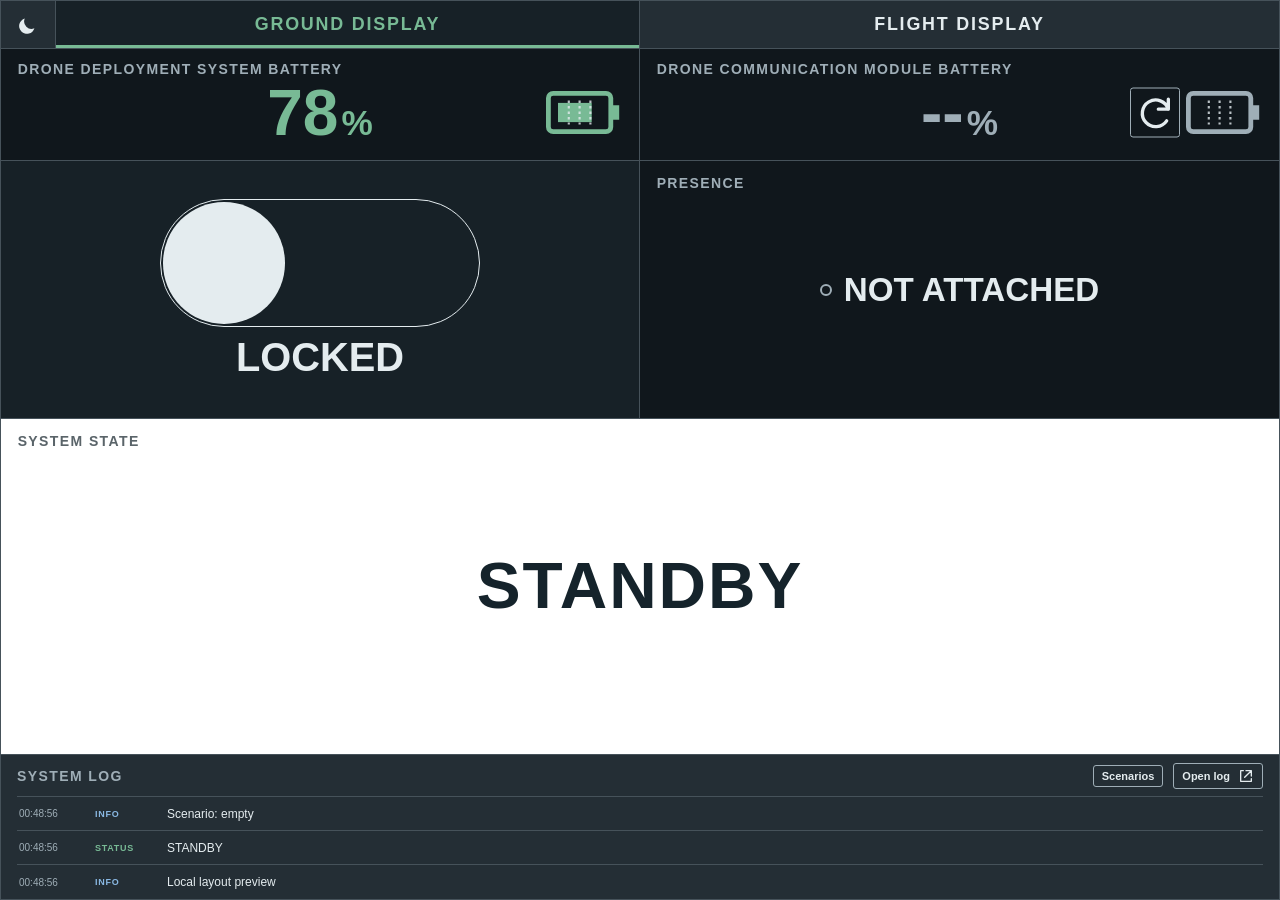
==== commit c67a6771: "Added a median filter + persistence to solve the mv shifts and the big spikes. fixed some UI Visual " ====
--- a/firmware/DDS/layout_preview/index.html
+++ b/firmware/DDS/layout_preview/index.html
@@ -39,10 +39,10 @@
     </section>
 
     <section id="flightView" class="flight-grid" role="tabpanel" aria-labelledby="flightTab" hidden>
-      <button id="armSwitch" disabled class="cell control-cell flight-arm" type="button" role="switch" aria-checked="false" aria-label="Arm/Disarm System"><span class="toggle-track" aria-hidden="true"><span class="toggle-handle"></span></span><strong id="armText" class="control-label">Arm/Disarm System</strong></button>
+      <button id="armSwitch" disabled class="cell control-cell flight-arm" type="button" role="switch" aria-checked="false" aria-label="Arm/Disarm System"><span class="toggle-track" aria-hidden="true"><span class="toggle-handle"></span></span><strong id="armText" class="control-label">DISARMED</strong></button>
       <button id="deploySwitch" disabled class="cell control-cell flight-deploy deploy-button" type="button" aria-label="Deploy drone" aria-haspopup="dialog" aria-controls="deployConfirmDialog"><svg class="deploy-icon" viewBox="0 0 24 24" aria-hidden="true"><path d="M12 3v12m-5-5 5 5 5-5M4 17v4h16v-4" fill="none" stroke="currentColor" stroke-width="2" stroke-linecap="round" stroke-linejoin="round"/></svg><strong id="deployText" class="control-label">DEPLOY</strong></button>
-      <div class="cell state-cell flight-state" data-state="OFFLINE"><span class="eyebrow">SYSTEM STATE</span><strong class="state-name" data-state-name>OFFLINE</strong><span class="arm-countdown" data-arm-countdown hidden></span><div class="state-actions"><button id="endSleepButton" class="framed-button" type="button" disabled>END / SLEEP</button><button id="ackButton" class="framed-button" type="button" hidden>ACKNOWLEDGE FAILURE</button></div></div>
-      <div class="cell gps-cell"><div class="cell-heading"><span class="eyebrow">GPS</span><button id="telemetryButton" class="framed-button" type="button">Telemetry<svg class="icon"><use href="#i-open"/></svg></button></div><div class="gps-grid"><div><span>Latitude</span><strong id="latitudeValue">NOT AVAILABLE</strong></div><div><span>Longitude</span><strong id="longitudeValue">NOT AVAILABLE</strong></div><div><span>Altitude</span><strong id="altitudeValue">NOT AVAILABLE</strong></div><div><span>Last GPS update</span><strong id="gpsAge" title="Age of the last received telemetry with valid GPS; the receiver fix timestamp is not in the packet.">NOT AVAILABLE</strong></div></div></div>
+      <div class="cell state-cell flight-state" data-state="OFFLINE"><span class="eyebrow">SYSTEM STATE</span><strong class="state-name" data-state-name>OFFLINE</strong><span class="arm-countdown" data-arm-countdown hidden></span></div>
+      <div class="cell gps-cell"><div class="cell-heading"><span class="eyebrow">GPS</span><button id="telemetryButton" class="framed-button" type="button">Telemetry<svg class="icon"><use href="#i-open"/></svg></button></div><div class="gps-grid"><div><span>Latitude</span><strong id="latitudeValue">NOT AVAILABLE</strong></div><div><span>Longitude</span><strong id="longitudeValue">NOT AVAILABLE</strong></div><div><span>Altitude</span><strong id="altitudeValue">NOT AVAILABLE</strong></div><div><span>Last GPS update</span><strong id="gpsAge" title="Age of the last valid GPS-bearing packet. The location stays visible when updates stop.">NOT AVAILABLE</strong></div></div></div>
     </section>
   </main>
 
@@ -52,7 +52,7 @@
 <dialog id="historyDialog" class="history-dialog" aria-labelledby="historyTitle"><div class="dialog-heading"><h2 id="historyTitle">Session log</h2><button class="close-button" data-close="historyDialog" type="button" aria-label="Close session log"><svg class="icon"><use href="#i-close"/></svg></button></div><div class="history-layout"><div id="historyList" class="history-list"></div><article class="message-detail"><span id="detailLevel" class="eyebrow">MESSAGE DETAILS</span><h3 id="detailTitle">Select a message</h3><time id="detailTime"></time><p id="detailBody"></p></article></div></dialog>
 
 <dialog id="telemetryDialog" class="telemetry-dialog" aria-labelledby="telemetryTitle"><div class="dialog-heading"><h2 id="telemetryTitle">Telemetry</h2><button class="close-button" data-close="telemetryDialog" type="button" aria-label="Close telemetry"><svg class="icon"><use href="#i-close"/></svg></button></div><div class="telemetry-body"><table><tbody><tr><th>Drone Deployment System battery voltage</th><td id="ddsVoltage">NOT AVAILABLE</td></tr><tr><th>Drone Communication Module battery voltage</th><td id="dcmVoltage">NOT AVAILABLE</td></tr><tr><th>Power system</th><td id="pmuValue">NOT AVAILABLE</td></tr><tr><th>GPS fix</th><td id="fixValue">NOT AVAILABLE</td></tr><tr><th>Motion sensor</th><td id="imuValue">NOT AVAILABLE</td></tr><tr><th>Compass</th><td id="magHealthValue">NOT AVAILABLE</td></tr><tr><th>Environmental sensor</th><td id="bmeValue">NOT AVAILABLE</td></tr><tr><th>Temperature</th><td id="temperatureValue">NOT AVAILABLE</td></tr><tr><th>Humidity</th><td id="humidityValue">NOT AVAILABLE</td></tr><tr><th>Pressure</th><td id="pressureValue">NOT AVAILABLE</td></tr><tr><th>Acceleration X / Y / Z</th><td id="accelValue">NOT AVAILABLE</td></tr><tr><th>Angular rate X / Y / Z</th><td id="gyroValue">NOT AVAILABLE</td></tr><tr><th>Magnetic field X / Y / Z</th><td id="magValue">NOT AVAILABLE</td></tr><tr><th>Signal strength</th><td id="rssiValue">NOT AVAILABLE</td></tr><tr><th>Signal-to-noise ratio</th><td id="snrValue">NOT AVAILABLE</td></tr><tr><th>Last packet received</th><td id="packetAgeValue">NOT AVAILABLE</td></tr><tr><th>Packet number</th><td id="packetNumberValue">NOT AVAILABLE</td></tr></tbody></table></div></dialog>
-<dialog id="scenarioDialog" aria-labelledby="scenarioTitle"><div class="dialog-heading"><h2 id="scenarioTitle">Preview scenarios</h2><button class="close-button" type="button" data-close="scenarioDialog" aria-label="Close scenarios">Close</button></div><div class="scenario-body"><p>Local simulation only. No Heltec connection or hardware commands.</p><div class="scenario-buttons"><button type="button" class="framed-button" data-scenario="reset">Reset preview</button><button type="button" class="framed-button" data-scenario="empty">Standby / empty</button><button type="button" class="framed-button" data-scenario="loading">Loading / unattached</button><button type="button" class="framed-button" data-scenario="attached">Loading / attached</button><button type="button" class="framed-button" data-scenario="loaded">Standby / attached</button><button type="button" class="framed-button" data-scenario="arming">Arming / 15 s wait</button><button type="button" class="framed-button" data-scenario="ready">Armed / ready</button><button type="button" class="framed-button" data-scenario="deploying">Deploying</button><button type="button" class="framed-button" data-scenario="deployError">Deploy error / recovery</button><button type="button" class="framed-button" data-scenario="recovered">Recovery succeeded</button><button type="button" class="framed-button" data-scenario="deployFailure">Deploy failure</button><button type="button" class="framed-button" data-scenario="deployed">Deployed</button><button type="button" class="framed-button" data-scenario="softwareError">Software error</button><button type="button" class="framed-button" data-scenario="missing">No Drone Communication Module packets</button><button type="button" class="framed-button" data-scenario="stale">Drone Communication Module updates stopped</button><button type="button" class="framed-button" data-scenario="gpsMissing">No GPS fix</button><button type="button" class="framed-button" data-scenario="lowBattery">Low batteries</button><button type="button" class="framed-button" data-scenario="batteryOnly">Battery-only reply</button><button type="button" class="framed-button" data-scenario="offline">Drone Deployment System disconnected</button></div><h3>Simulation controls</h3><div class="scenario-buttons"><button type="button" class="framed-button" id="presenceTest">Toggle attachment</button><button type="button" class="framed-button" id="releaseTest">Release drone</button><button type="button" class="framed-button" id="jamTest">Deployment: normal</button><button type="button" class="framed-button" id="pauseTest">Pause simulation</button></div><p id="scenarioDescription" aria-live="polite">Standby with no drone attached.</p></div></dialog>
+<dialog id="scenarioDialog" aria-labelledby="scenarioTitle"><div class="dialog-heading"><h2 id="scenarioTitle">Preview scenarios</h2><button class="close-button" type="button" data-close="scenarioDialog" aria-label="Close scenarios">Close</button></div><div class="scenario-body"><p>Local simulation only. No Heltec connection or hardware commands.</p><div class="scenario-buttons"><button type="button" class="framed-button" data-scenario="reset">Reset preview</button><button type="button" class="framed-button" data-scenario="empty">Standby / empty</button><button type="button" class="framed-button" data-scenario="loading">Unlocked / unattached</button><button type="button" class="framed-button" data-scenario="attached">Unlocked / attached</button><button type="button" class="framed-button" data-scenario="loaded">Standby / attached</button><button type="button" class="framed-button" data-scenario="arming">Arming / 15 s wait</button><button type="button" class="framed-button" data-scenario="ready">Armed / ready</button><button type="button" class="framed-button" data-scenario="deploying">Deploying</button><button type="button" class="framed-button" data-scenario="deployError">Deploy error / recovery</button><button type="button" class="framed-button" data-scenario="recovered">Recovery succeeded</button><button type="button" class="framed-button" data-scenario="deployFailure">Deploy failure</button><button type="button" class="framed-button" data-scenario="deployed">Deployed</button><button type="button" class="framed-button" data-scenario="softwareError">Software error</button><button type="button" class="framed-button" data-scenario="missing">No Drone Communication Module packets</button><button type="button" class="framed-button" data-scenario="stale">Drone Communication Module updates stopped</button><button type="button" class="framed-button" data-scenario="gpsMissing">No GPS fix</button><button type="button" class="framed-button" data-scenario="lowBattery">Low batteries</button><button type="button" class="framed-button" data-scenario="batteryOnly">Battery-only reply</button><button type="button" class="framed-button" data-scenario="offline">Drone Deployment System disconnected</button></div><h3>Simulation controls</h3><div class="scenario-buttons"><button type="button" class="framed-button" id="presenceTest">Toggle attachment</button><button type="button" class="framed-button" id="releaseTest">Release drone</button><button type="button" class="framed-button" id="jamTest">Deployment: normal</button><button type="button" class="framed-button" id="pauseTest">Pause simulation</button></div><p id="scenarioDescription" aria-live="polite">Standby with no drone attached.</p></div></dialog>
 <dialog id="deployConfirmDialog" aria-labelledby="deployConfirmTitle"><div class="dialog-heading"><h2 id="deployConfirmTitle">Confirm deployment</h2></div><div class="deploy-confirm-body"><p>Are you sure you want to deploy the drone?</p><div class="deploy-confirm-actions"><button id="cancelDeployButton" class="framed-button" type="button" autofocus>Cancel</button><button id="confirmDeployButton" class="framed-button confirm-deploy" type="button">Yes, deploy</button></div></div></dialog>
 </body>
 </html>
--- a/firmware/DDS/layout_preview/styles.css
+++ b/firmware/DDS/layout_preview/styles.css
@@ -185,3 +185,57 @@
 .battery-percent[data-level="fault"] { color:var(--red); }
 .battery-percent[data-level="warning"] { color:var(--amber); }
 .battery-percent[data-level="good"] { color:var(--green); }
+
+/* Shared action panel: finish and acknowledge replace Deploy in terminal states. */
+.deploy-button[data-action="ACK"] { background:#e7b6b1; color:#4a211e; box-shadow:inset 0 0 0 3px #ad7973; }
+html[data-vision=nvg] .deploy-button[data-action="ACK"] { background:#2a1815; color:var(--red); box-shadow:inset 0 0 0 3px #69443e; }
+#deployConfirmDialog { width:min(94vw,850px); }
+#deployConfirmDialog .dialog-heading h2 { font-size:clamp(26px,3.2vw,38px); }
+.deploy-confirm-body { padding:clamp(20px,4vw,40px); }
+.deploy-confirm-body p { font-size:clamp(22px,2.8vw,32px); line-height:1.5; margin:0; }
+.deploy-confirm-actions { flex-wrap:wrap; gap:18px; }
+.deploy-confirm-actions button { flex:1 1 220px; min-height:76px; padding:18px 24px; font-size:clamp(20px,2.4vw,28px); }
+#deployConfirmDialog[data-action="ACK"] .confirm-deploy { background:#e7b6b1; color:#4a211e; }
+html[data-vision=nvg] #deployConfirmDialog[data-action="ACK"] .confirm-deploy { background:#2a1815; color:var(--red); }
+
+/* Fit the dashboard to both viewport dimensions, including browser zoom. */
+.cockpit { min-height:0; grid-template-rows:clamp(32px,6dvh,48px) clamp(66px,16dvh,112px) minmax(0,1fr) clamp(90px,22dvh,144px); }
+.display-area, .ground-grid, .flight-grid { min-width:0; }
+.ground-grid, .flight-grid { grid-template-columns:repeat(2,minmax(0,1fr)); grid-template-rows:minmax(0,1fr) minmax(0,1.3fr); }
+.cell { container-type:size; overflow:visible; padding:min(1.5vw,2vh,20px); }
+.control-cell { gap:clamp(3px,1vh,12px); }
+.toggle-track { flex:none; width:min(65cqw,150cqh,320px); height:min(26cqw,60cqh,128px); padding:clamp(2px,1cqh,6px); border-width:clamp(1px,.7cqh,3px); border-radius:999px; }
+.control-label, .flight-arm .control-label { max-width:100%; font-size:clamp(13px,min(7cqw,18cqh),48px); text-align:center; overflow-wrap:anywhere; }
+.deploy-icon { flex:none; width:min(15cqw,26cqh,100px); height:min(15cqw,26cqh,100px); }
+.presence-cell .eyebrow, .state-cell .eyebrow { top:clamp(5px,1.5vh,18px); left:clamp(6px,1.3vw,20px); font-size:clamp(9px,min(3cqw,8cqh),14px); }
+.presence-reading { gap:clamp(4px,2cqw,12px); max-width:100%; }
+.presence-reading strong { font-size:clamp(12px,min(6cqw,15cqh),34px); text-align:center; overflow-wrap:anywhere; }
+.state-name, .flight-state .state-name { max-width:100%; font-size:clamp(16px,min(8cqw,22cqh),70px); }
+.arm-countdown { margin-top:clamp(3px,3cqh,12px); font-size:clamp(10px,min(3.5cqw,9cqh),20px); }
+.cell-heading { min-width:0; gap:4px; flex:none; }
+.cell-heading .eyebrow { font-size:clamp(9px,min(3cqw,7cqh),14px); }
+.cell-heading .framed-button { padding:clamp(3px,1.5cqh,6px); gap:4px; font-size:clamp(9px,min(3cqw,7cqh),12px); }
+.cell-heading .icon { width:clamp(12px,4cqw,16px); height:clamp(12px,4cqw,16px); }
+.gps-grid { min-height:0; min-width:0; grid-template-columns:repeat(2,minmax(0,1fr)); grid-template-rows:repeat(2,minmax(0,1fr)); margin-top:clamp(2px,2cqh,10px); gap:clamp(2px,1cqw,8px); }
+.gps-grid > div { min-width:0; min-height:0; gap:clamp(2px,2cqh,8px); padding:0; }
+.gps-grid > div > span { font-size:clamp(9px,min(3cqw,6cqh),12px); }
+.gps-grid strong { font-size:clamp(10px,min(4.6cqw,9cqh),25px); white-space:normal; overflow-wrap:anywhere; }
+.battery-title { top:clamp(6px,1.5vh,12px); left:clamp(8px,1.3vw,18px); right:8px; font-size:clamp(9px,min(1.15vw,2vh),14px); }
+.battery-percent { font-size:clamp(24px,min(5vw,8vh),64px); }
+.battery-graphic { width:clamp(28px,min(6vw,9vh),80px); height:clamp(20px,min(4vw,6vh),50px); right:clamp(6px,1.3vw,18px); }
+.refresh-button { right:calc(clamp(6px,1.3vw,18px) + clamp(28px,min(6vw,9vh),80px) + 6px); width:clamp(26px,min(4vw,7vh),50px); height:clamp(26px,min(4vw,7vh),50px); padding:4px; }
+.log-panel { grid-template-rows:clamp(30px,6vh,42px) minmax(0,1fr); padding:0 clamp(6px,1.3vw,16px); }
+.recent-log { grid-template-rows:repeat(3,minmax(0,1fr)); }
+.log-entry { min-height:0; font-size:clamp(10px,min(1.2vw,2vh),12px); }
+@media(max-width:480px) {
+ .topbar { --nvg-width:34px; }
+ .tabs button { font-size:10px; letter-spacing:.03em; }
+ .battery-cell { justify-content:flex-start; padding:24px 8px 2px; }
+ .battery-percent { font-size:clamp(22px,7vw,32px); }
+ .battery-graphic { right:5px; width:28px; height:20px; transform:translateY(0); }
+ .refresh-button { right:37px; width:26px; height:26px; transform:translateY(-10%); }
+ .presence-reading { flex-direction:column; }
+ .log-heading .framed-button { font-size:10px; gap:3px; padding:3px 5px; }
+ .log-heading .eyebrow { font-size:9px; letter-spacing:.03em; }
+ .log-entry { grid-template-columns:45px 45px minmax(0,1fr); gap:4px; }
+}
